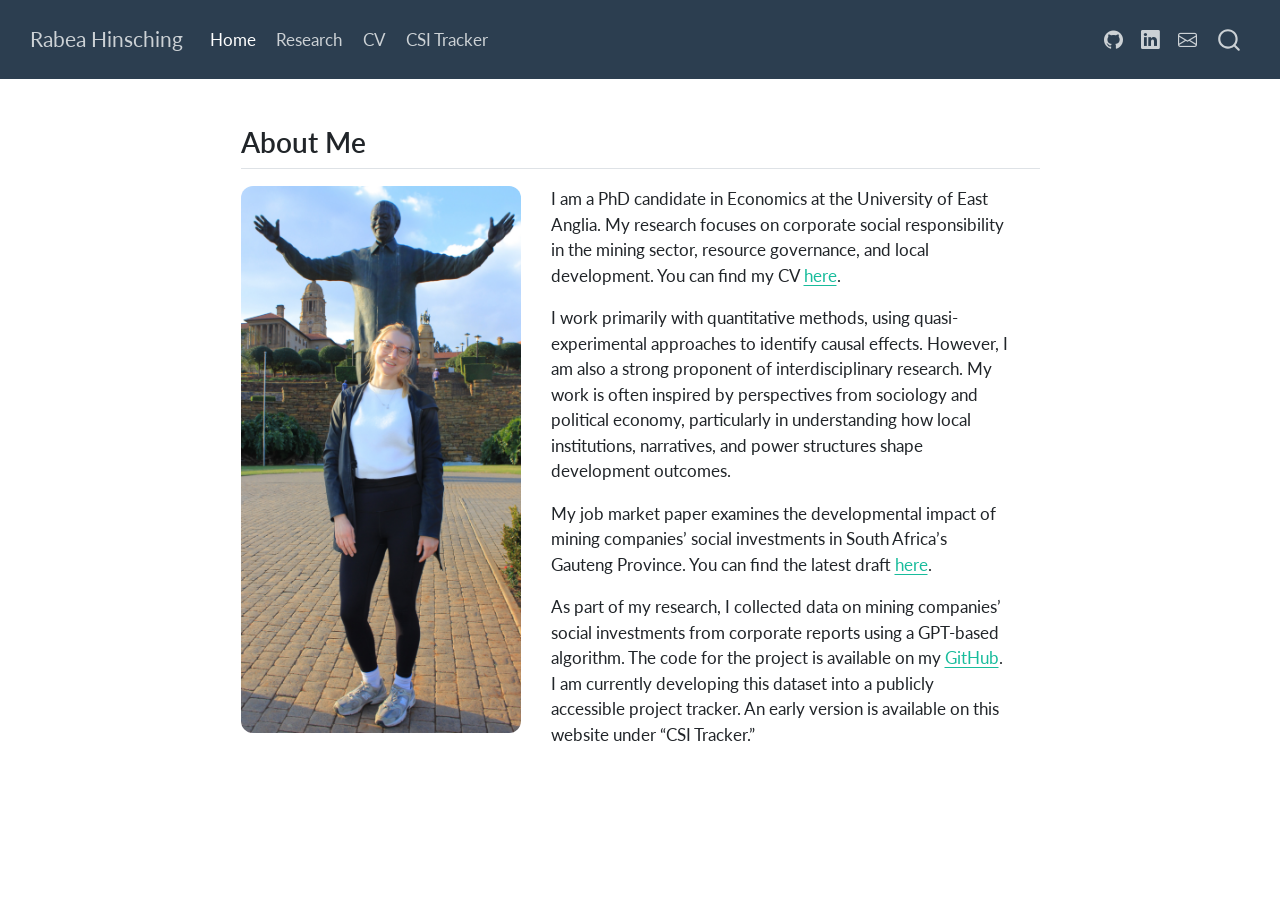
==== docs/index.html @ a0b56e9c "Initial website" ====
<!DOCTYPE html>
<html xmlns="http://www.w3.org/1999/xhtml" lang="en" xml:lang="en"><head>

<meta charset="utf-8">
<meta name="generator" content="quarto-1.8.27">

<meta name="viewport" content="width=device-width, initial-scale=1.0, user-scalable=yes">


<title>Rabea Hinsching</title>
<style>
code{white-space: pre-wrap;}
span.smallcaps{font-variant: small-caps;}
div.columns{display: flex; gap: min(4vw, 1.5em);}
div.column{flex: auto; overflow-x: auto;}
div.hanging-indent{margin-left: 1.5em; text-indent: -1.5em;}
ul.task-list{list-style: none;}
ul.task-list li input[type="checkbox"] {
  width: 0.8em;
  margin: 0 0.8em 0.2em -1em; /* quarto-specific, see https://github.com/quarto-dev/quarto-cli/issues/4556 */ 
  vertical-align: middle;
}
</style>


<script src="site_libs/quarto-nav/quarto-nav.js"></script>
<script src="site_libs/quarto-nav/headroom.min.js"></script>
<script src="site_libs/clipboard/clipboard.min.js"></script>
<script src="site_libs/quarto-search/autocomplete.umd.js"></script>
<script src="site_libs/quarto-search/fuse.min.js"></script>
<script src="site_libs/quarto-search/quarto-search.js"></script>
<meta name="quarto:offset" content="./">
<script src="site_libs/quarto-html/quarto.js" type="module"></script>
<script src="site_libs/quarto-html/tabsets/tabsets.js" type="module"></script>
<script src="site_libs/quarto-html/axe/axe-check.js" type="module"></script>
<script src="site_libs/quarto-html/popper.min.js"></script>
<script src="site_libs/quarto-html/tippy.umd.min.js"></script>
<script src="site_libs/quarto-html/anchor.min.js"></script>
<link href="site_libs/quarto-html/tippy.css" rel="stylesheet">
<link href="site_libs/quarto-html/quarto-syntax-highlighting-ed96de9b727972fe78a7b5d16c58bf87.css" rel="stylesheet" id="quarto-text-highlighting-styles">
<script src="site_libs/bootstrap/bootstrap.min.js"></script>
<link href="site_libs/bootstrap/bootstrap-icons.css" rel="stylesheet">
<link href="site_libs/bootstrap/bootstrap-f93c2b1f3f0577f377aefa4848a86a36.min.css" rel="stylesheet" append-hash="true" id="quarto-bootstrap" data-mode="light">
<script id="quarto-search-options" type="application/json">{
  "location": "navbar",
  "copy-button": false,
  "collapse-after": 3,
  "panel-placement": "end",
  "type": "overlay",
  "limit": 50,
  "keyboard-shortcut": [
    "f",
    "/",
    "s"
  ],
  "show-item-context": false,
  "language": {
    "search-no-results-text": "No results",
    "search-matching-documents-text": "matching documents",
    "search-copy-link-title": "Copy link to search",
    "search-hide-matches-text": "Hide additional matches",
    "search-more-match-text": "more match in this document",
    "search-more-matches-text": "more matches in this document",
    "search-clear-button-title": "Clear",
    "search-text-placeholder": "",
    "search-detached-cancel-button-title": "Cancel",
    "search-submit-button-title": "Submit",
    "search-label": "Search"
  }
}</script>


<link rel="stylesheet" href="styles.css">
</head>

<body class="nav-fixed fullcontent quarto-light">

<div id="quarto-search-results"></div>
  <header id="quarto-header" class="headroom fixed-top">
    <nav class="navbar navbar-expand-lg " data-bs-theme="dark">
      <div class="navbar-container container-fluid">
      <div class="navbar-brand-container mx-auto">
    <a class="navbar-brand" href="./index.html">
    <span class="navbar-title">Rabea Hinsching</span>
    </a>
  </div>
            <div id="quarto-search" class="" title="Search"></div>
          <button class="navbar-toggler" type="button" data-bs-toggle="collapse" data-bs-target="#navbarCollapse" aria-controls="navbarCollapse" role="menu" aria-expanded="false" aria-label="Toggle navigation" onclick="if (window.quartoToggleHeadroom) { window.quartoToggleHeadroom(); }">
  <span class="navbar-toggler-icon"></span>
</button>
          <div class="collapse navbar-collapse" id="navbarCollapse">
            <ul class="navbar-nav navbar-nav-scroll me-auto">
  <li class="nav-item">
    <a class="nav-link active" href="./index.html" aria-current="page"> 
<span class="menu-text">Home</span></a>
  </li>  
  <li class="nav-item">
    <a class="nav-link" href="./research.html"> 
<span class="menu-text">Research</span></a>
  </li>  
  <li class="nav-item">
    <a class="nav-link" href="./cv.html"> 
<span class="menu-text">CV</span></a>
  </li>  
  <li class="nav-item">
    <a class="nav-link" href="./tracker.html"> 
<span class="menu-text">CSI Tracker</span></a>
  </li>  
</ul>
            <ul class="navbar-nav navbar-nav-scroll ms-auto">
  <li class="nav-item compact">
    <a class="nav-link" href="https://github.com/rabeahinsching"> <i class="bi bi-github" role="img">
</i> 
<span class="menu-text"></span></a>
  </li>  
  <li class="nav-item compact">
    <a class="nav-link" href="https://www.linkedin.com/in/rabea-hinsching-03a186157"> <i class="bi bi-linkedin" role="img">
</i> 
<span class="menu-text"></span></a>
  </li>  
  <li class="nav-item compact">
    <a class="nav-link" href="mailto:rabea.hinsching@web.de"> <i class="bi bi-envelope" role="img">
</i> 
<span class="menu-text"></span></a>
  </li>  
</ul>
          </div> <!-- /navcollapse -->
            <div class="quarto-navbar-tools">
</div>
      </div> <!-- /container-fluid -->
    </nav>
</header>
<!-- content -->
<div id="quarto-content" class="quarto-container page-columns page-rows-contents page-layout-article page-navbar">
<!-- sidebar -->
<!-- margin-sidebar -->
    
<!-- main -->
<main class="content" id="quarto-document-content"><header id="title-block-header" class="quarto-title-block"></header>




<section id="about-me" class="level2">
<h2 class="anchored" data-anchor-id="about-me">About Me</h2>
<div style="display: flex; align-items: flex-start; gap: 30px; margin-bottom: 30px;">
<p><img src="images/me3.jpg" alt="Rabea Hinsching" style="width:280px; border-radius:12px;"></p>
<div>
<p>I am a PhD candidate in Economics at the University of East Anglia. My research focuses on corporate social responsibility in the mining sector, resource governance, and local development. You can find my CV <a href="https://drive.google.com/file/d/1v61DyO-syQIIijsDK8Muv5DFLRojgTmk/view?usp=sharing" target="_blank">here</a>.</p>
<p>I work primarily with quantitative methods, using quasi-experimental approaches to identify causal effects. However, I am also a strong proponent of interdisciplinary research. My work is often inspired by perspectives from sociology and political economy, particularly in understanding how local institutions, narratives, and power structures shape development outcomes.</p>
<p>My job market paper examines the developmental impact of mining companies’ social investments in South Africa’s Gauteng Province. You can find the latest draft <a href="https://drive.google.com/file/d/1vg9hlaebAvVU1tdhWlDQwkPkN83Vt6GG/view?usp=sharing" target="_blank">here</a>.</p>
<p>As part of my research, I collected data on mining companies’ social investments from corporate reports using a GPT-based algorithm. The code for the project is available on my <a href="https://github.com/rabeahinsching/CSI_Database" target="_blank">GitHub</a>. I am currently developing this dataset into a publicly accessible project tracker. An early version is available on this website under “CSI Tracker.”</p>
<!-- **Research Interests:**

- Resource economics
- Corporate social investment
- Mining and local development
- Applied econometrics
- Interdisciplinary research -->
</div>
<hr>
</div>


</section>

</main> <!-- /main -->
<script id="quarto-html-after-body" type="application/javascript">
  window.document.addEventListener("DOMContentLoaded", function (event) {
    const icon = "";
    const anchorJS = new window.AnchorJS();
    anchorJS.options = {
      placement: 'right',
      icon: icon
    };
    anchorJS.add('.anchored');
    const isCodeAnnotation = (el) => {
      for (const clz of el.classList) {
        if (clz.startsWith('code-annotation-')) {                     
          return true;
        }
      }
      return false;
    }
    const onCopySuccess = function(e) {
      // button target
      const button = e.trigger;
      // don't keep focus
      button.blur();
      // flash "checked"
      button.classList.add('code-copy-button-checked');
      var currentTitle = button.getAttribute("title");
      button.setAttribute("title", "Copied!");
      let tooltip;
      if (window.bootstrap) {
        button.setAttribute("data-bs-toggle", "tooltip");
        button.setAttribute("data-bs-placement", "left");
        button.setAttribute("data-bs-title", "Copied!");
        tooltip = new bootstrap.Tooltip(button, 
          { trigger: "manual", 
            customClass: "code-copy-button-tooltip",
            offset: [0, -8]});
        tooltip.show();    
      }
      setTimeout(function() {
        if (tooltip) {
          tooltip.hide();
          button.removeAttribute("data-bs-title");
          button.removeAttribute("data-bs-toggle");
          button.removeAttribute("data-bs-placement");
        }
        button.setAttribute("title", currentTitle);
        button.classList.remove('code-copy-button-checked');
      }, 1000);
      // clear code selection
      e.clearSelection();
    }
    const getTextToCopy = function(trigger) {
      const outerScaffold = trigger.parentElement.cloneNode(true);
      const codeEl = outerScaffold.querySelector('code');
      for (const childEl of codeEl.children) {
        if (isCodeAnnotation(childEl)) {
          childEl.remove();
        }
      }
      return codeEl.innerText;
    }
    const clipboard = new window.ClipboardJS('.code-copy-button:not([data-in-quarto-modal])', {
      text: getTextToCopy
    });
    clipboard.on('success', onCopySuccess);
    if (window.document.getElementById('quarto-embedded-source-code-modal')) {
      const clipboardModal = new window.ClipboardJS('.code-copy-button[data-in-quarto-modal]', {
        text: getTextToCopy,
        container: window.document.getElementById('quarto-embedded-source-code-modal')
      });
      clipboardModal.on('success', onCopySuccess);
    }
      var localhostRegex = new RegExp(/^(?:http|https):\/\/localhost\:?[0-9]*\//);
      var mailtoRegex = new RegExp(/^mailto:/);
        var filterRegex = new RegExp('/' + window.location.host + '/');
      var isInternal = (href) => {
          return filterRegex.test(href) || localhostRegex.test(href) || mailtoRegex.test(href);
      }
      // Inspect non-navigation links and adorn them if external
     var links = window.document.querySelectorAll('a[href]:not(.nav-link):not(.navbar-brand):not(.toc-action):not(.sidebar-link):not(.sidebar-item-toggle):not(.pagination-link):not(.no-external):not([aria-hidden]):not(.dropdown-item):not(.quarto-navigation-tool):not(.about-link)');
      for (var i=0; i<links.length; i++) {
        const link = links[i];
        if (!isInternal(link.href)) {
          // undo the damage that might have been done by quarto-nav.js in the case of
          // links that we want to consider external
          if (link.dataset.originalHref !== undefined) {
            link.href = link.dataset.originalHref;
          }
        }
      }
    function tippyHover(el, contentFn, onTriggerFn, onUntriggerFn) {
      const config = {
        allowHTML: true,
        maxWidth: 500,
        delay: 100,
        arrow: false,
        appendTo: function(el) {
            return el.parentElement;
        },
        interactive: true,
        interactiveBorder: 10,
        theme: 'quarto',
        placement: 'bottom-start',
      };
      if (contentFn) {
        config.content = contentFn;
      }
      if (onTriggerFn) {
        config.onTrigger = onTriggerFn;
      }
      if (onUntriggerFn) {
        config.onUntrigger = onUntriggerFn;
      }
      window.tippy(el, config); 
    }
    const noterefs = window.document.querySelectorAll('a[role="doc-noteref"]');
    for (var i=0; i<noterefs.length; i++) {
      const ref = noterefs[i];
      tippyHover(ref, function() {
        // use id or data attribute instead here
        let href = ref.getAttribute('data-footnote-href') || ref.getAttribute('href');
        try { href = new URL(href).hash; } catch {}
        const id = href.replace(/^#\/?/, "");
        const note = window.document.getElementById(id);
        if (note) {
          return note.innerHTML;
        } else {
          return "";
        }
      });
    }
    const xrefs = window.document.querySelectorAll('a.quarto-xref');
    const processXRef = (id, note) => {
      // Strip column container classes
      const stripColumnClz = (el) => {
        el.classList.remove("page-full", "page-columns");
        if (el.children) {
          for (const child of el.children) {
            stripColumnClz(child);
          }
        }
      }
      stripColumnClz(note)
      if (id === null || id.startsWith('sec-')) {
        // Special case sections, only their first couple elements
        const container = document.createElement("div");
        if (note.children && note.children.length > 2) {
          container.appendChild(note.children[0].cloneNode(true));
          for (let i = 1; i < note.children.length; i++) {
            const child = note.children[i];
            if (child.tagName === "P" && child.innerText === "") {
              continue;
            } else {
              container.appendChild(child.cloneNode(true));
              break;
            }
          }
          if (window.Quarto?.typesetMath) {
            window.Quarto.typesetMath(container);
          }
          return container.innerHTML
        } else {
          if (window.Quarto?.typesetMath) {
            window.Quarto.typesetMath(note);
          }
          return note.innerHTML;
        }
      } else {
        // Remove any anchor links if they are present
        const anchorLink = note.querySelector('a.anchorjs-link');
        if (anchorLink) {
          anchorLink.remove();
        }
        if (window.Quarto?.typesetMath) {
          window.Quarto.typesetMath(note);
        }
        if (note.classList.contains("callout")) {
          return note.outerHTML;
        } else {
          return note.innerHTML;
        }
      }
    }
    for (var i=0; i<xrefs.length; i++) {
      const xref = xrefs[i];
      tippyHover(xref, undefined, function(instance) {
        instance.disable();
        let url = xref.getAttribute('href');
        let hash = undefined; 
        if (url.startsWith('#')) {
          hash = url;
        } else {
          try { hash = new URL(url).hash; } catch {}
        }
        if (hash) {
          const id = hash.replace(/^#\/?/, "");
          const note = window.document.getElementById(id);
          if (note !== null) {
            try {
              const html = processXRef(id, note.cloneNode(true));
              instance.setContent(html);
            } finally {
              instance.enable();
              instance.show();
            }
          } else {
            // See if we can fetch this
            fetch(url.split('#')[0])
            .then(res => res.text())
            .then(html => {
              const parser = new DOMParser();
              const htmlDoc = parser.parseFromString(html, "text/html");
              const note = htmlDoc.getElementById(id);
              if (note !== null) {
                const html = processXRef(id, note);
                instance.setContent(html);
              } 
            }).finally(() => {
              instance.enable();
              instance.show();
            });
          }
        } else {
          // See if we can fetch a full url (with no hash to target)
          // This is a special case and we should probably do some content thinning / targeting
          fetch(url)
          .then(res => res.text())
          .then(html => {
            const parser = new DOMParser();
            const htmlDoc = parser.parseFromString(html, "text/html");
            const note = htmlDoc.querySelector('main.content');
            if (note !== null) {
              // This should only happen for chapter cross references
              // (since there is no id in the URL)
              // remove the first header
              if (note.children.length > 0 && note.children[0].tagName === "HEADER") {
                note.children[0].remove();
              }
              const html = processXRef(null, note);
              instance.setContent(html);
            } 
          }).finally(() => {
            instance.enable();
            instance.show();
          });
        }
      }, function(instance) {
      });
    }
        let selectedAnnoteEl;
        const selectorForAnnotation = ( cell, annotation) => {
          let cellAttr = 'data-code-cell="' + cell + '"';
          let lineAttr = 'data-code-annotation="' +  annotation + '"';
          const selector = 'span[' + cellAttr + '][' + lineAttr + ']';
          return selector;
        }
        const selectCodeLines = (annoteEl) => {
          const doc = window.document;
          const targetCell = annoteEl.getAttribute("data-target-cell");
          const targetAnnotation = annoteEl.getAttribute("data-target-annotation");
          const annoteSpan = window.document.querySelector(selectorForAnnotation(targetCell, targetAnnotation));
          const lines = annoteSpan.getAttribute("data-code-lines").split(",");
          const lineIds = lines.map((line) => {
            return targetCell + "-" + line;
          })
          let top = null;
          let height = null;
          let parent = null;
          if (lineIds.length > 0) {
              //compute the position of the single el (top and bottom and make a div)
              const el = window.document.getElementById(lineIds[0]);
              top = el.offsetTop;
              height = el.offsetHeight;
              parent = el.parentElement.parentElement;
            if (lineIds.length > 1) {
              const lastEl = window.document.getElementById(lineIds[lineIds.length - 1]);
              const bottom = lastEl.offsetTop + lastEl.offsetHeight;
              height = bottom - top;
            }
            if (top !== null && height !== null && parent !== null) {
              // cook up a div (if necessary) and position it 
              let div = window.document.getElementById("code-annotation-line-highlight");
              if (div === null) {
                div = window.document.createElement("div");
                div.setAttribute("id", "code-annotation-line-highlight");
                div.style.position = 'absolute';
                parent.appendChild(div);
              }
              div.style.top = top - 2 + "px";
              div.style.height = height + 4 + "px";
              div.style.left = 0;
              let gutterDiv = window.document.getElementById("code-annotation-line-highlight-gutter");
              if (gutterDiv === null) {
                gutterDiv = window.document.createElement("div");
                gutterDiv.setAttribute("id", "code-annotation-line-highlight-gutter");
                gutterDiv.style.position = 'absolute';
                const codeCell = window.document.getElementById(targetCell);
                const gutter = codeCell.querySelector('.code-annotation-gutter');
                gutter.appendChild(gutterDiv);
              }
              gutterDiv.style.top = top - 2 + "px";
              gutterDiv.style.height = height + 4 + "px";
            }
            selectedAnnoteEl = annoteEl;
          }
        };
        const unselectCodeLines = () => {
          const elementsIds = ["code-annotation-line-highlight", "code-annotation-line-highlight-gutter"];
          elementsIds.forEach((elId) => {
            const div = window.document.getElementById(elId);
            if (div) {
              div.remove();
            }
          });
          selectedAnnoteEl = undefined;
        };
          // Handle positioning of the toggle
      window.addEventListener(
        "resize",
        throttle(() => {
          elRect = undefined;
          if (selectedAnnoteEl) {
            selectCodeLines(selectedAnnoteEl);
          }
        }, 10)
      );
      function throttle(fn, ms) {
      let throttle = false;
      let timer;
        return (...args) => {
          if(!throttle) { // first call gets through
              fn.apply(this, args);
              throttle = true;
          } else { // all the others get throttled
              if(timer) clearTimeout(timer); // cancel #2
              timer = setTimeout(() => {
                fn.apply(this, args);
                timer = throttle = false;
              }, ms);
          }
        };
      }
        // Attach click handler to the DT
        const annoteDls = window.document.querySelectorAll('dt[data-target-cell]');
        for (const annoteDlNode of annoteDls) {
          annoteDlNode.addEventListener('click', (event) => {
            const clickedEl = event.target;
            if (clickedEl !== selectedAnnoteEl) {
              unselectCodeLines();
              const activeEl = window.document.querySelector('dt[data-target-cell].code-annotation-active');
              if (activeEl) {
                activeEl.classList.remove('code-annotation-active');
              }
              selectCodeLines(clickedEl);
              clickedEl.classList.add('code-annotation-active');
            } else {
              // Unselect the line
              unselectCodeLines();
              clickedEl.classList.remove('code-annotation-active');
            }
          });
        }
    const findCites = (el) => {
      const parentEl = el.parentElement;
      if (parentEl) {
        const cites = parentEl.dataset.cites;
        if (cites) {
          return {
            el,
            cites: cites.split(' ')
          };
        } else {
          return findCites(el.parentElement)
        }
      } else {
        return undefined;
      }
    };
    var bibliorefs = window.document.querySelectorAll('a[role="doc-biblioref"]');
    for (var i=0; i<bibliorefs.length; i++) {
      const ref = bibliorefs[i];
      const citeInfo = findCites(ref);
      if (citeInfo) {
        tippyHover(citeInfo.el, function() {
          var popup = window.document.createElement('div');
          citeInfo.cites.forEach(function(cite) {
            var citeDiv = window.document.createElement('div');
            citeDiv.classList.add('hanging-indent');
            citeDiv.classList.add('csl-entry');
            var biblioDiv = window.document.getElementById('ref-' + cite);
            if (biblioDiv) {
              citeDiv.innerHTML = biblioDiv.innerHTML;
            }
            popup.appendChild(citeDiv);
          });
          return popup.innerHTML;
        });
      }
    }
  });
  </script>
</div> <!-- /content -->




</body></html>
---- docs/site_libs/quarto-html/tippy.css ----
.tippy-box[data-animation=fade][data-state=hidden]{opacity:0}[data-tippy-root]{max-width:calc(100vw - 10px)}.tippy-box{position:relative;background-color:#333;color:#fff;border-radius:4px;font-size:14px;line-height:1.4;white-space:normal;outline:0;transition-property:transform,visibility,opacity}.tippy-box[data-placement^=top]>.tippy-arrow{bottom:0}.tippy-box[data-placement^=top]>.tippy-arrow:before{bottom:-7px;left:0;border-width:8px 8px 0;border-top-color:initial;transform-origin:center top}.tippy-box[data-placement^=bottom]>.tippy-arrow{top:0}.tippy-box[data-placement^=bottom]>.tippy-arrow:before{top:-7px;left:0;border-width:0 8px 8px;border-bottom-color:initial;transform-origin:center bottom}.tippy-box[data-placement^=left]>.tippy-arrow{right:0}.tippy-box[data-placement^=left]>.tippy-arrow:before{border-width:8px 0 8px 8px;border-left-color:initial;right:-7px;transform-origin:center left}.tippy-box[data-placement^=right]>.tippy-arrow{left:0}.tippy-box[data-placement^=right]>.tippy-arrow:before{left:-7px;border-width:8px 8px 8px 0;border-right-color:initial;transform-origin:center right}.tippy-box[data-inertia][data-state=visible]{transition-timing-function:cubic-bezier(.54,1.5,.38,1.11)}.tippy-arrow{width:16px;height:16px;color:#333}.tippy-arrow:before{content:"";position:absolute;border-color:transparent;border-style:solid}.tippy-content{position:relative;padding:5px 9px;z-index:1}
---- docs/site_libs/quarto-html/quarto-syntax-highlighting-ed96de9b727972fe78a7b5d16c58bf87.css ----
/* quarto syntax highlight colors */
:root {
  --quarto-hl-ot-color: #003B4F;
  --quarto-hl-at-color: #657422;
  --quarto-hl-ss-color: #20794D;
  --quarto-hl-an-color: #5E5E5E;
  --quarto-hl-fu-color: #4758AB;
  --quarto-hl-st-color: #20794D;
  --quarto-hl-cf-color: #003B4F;
  --quarto-hl-op-color: #5E5E5E;
  --quarto-hl-er-color: #AD0000;
  --quarto-hl-bn-color: #AD0000;
  --quarto-hl-al-color: #AD0000;
  --quarto-hl-va-color: #111111;
  --quarto-hl-bu-color: inherit;
  --quarto-hl-ex-color: inherit;
  --quarto-hl-pp-color: #AD0000;
  --quarto-hl-in-color: #5E5E5E;
  --quarto-hl-vs-color: #20794D;
  --quarto-hl-wa-color: #5E5E5E;
  --quarto-hl-do-color: #5E5E5E;
  --quarto-hl-im-color: #00769E;
  --quarto-hl-ch-color: #20794D;
  --quarto-hl-dt-color: #AD0000;
  --quarto-hl-fl-color: #AD0000;
  --quarto-hl-co-color: #5E5E5E;
  --quarto-hl-cv-color: #5E5E5E;
  --quarto-hl-cn-color: #8f5902;
  --quarto-hl-sc-color: #5E5E5E;
  --quarto-hl-dv-color: #AD0000;
  --quarto-hl-kw-color: #003B4F;
}

/* other quarto variables */
:root {
  --quarto-font-monospace: SFMono-Regular, Menlo, Monaco, Consolas, "Liberation Mono", "Courier New", monospace;
}

/* syntax highlight based on Pandoc's rules */
pre > code.sourceCode > span {
  color: #003B4F;
}

code.sourceCode > span {
  color: #003B4F;
}

div.sourceCode,
div.sourceCode pre.sourceCode {
  color: #003B4F;
}

/* Normal */
code span {
  color: #003B4F;
}

/* Alert */
code span.al {
  color: #AD0000;
  font-style: inherit;
}

/* Annotation */
code span.an {
  color: #5E5E5E;
  font-style: inherit;
}

/* Attribute */
code span.at {
  color: #657422;
  font-style: inherit;
}

/* BaseN */
code span.bn {
  color: #AD0000;
  font-style: inherit;
}

/* BuiltIn */
code span.bu {
  font-style: inherit;
}

/* ControlFlow */
code span.cf {
  color: #003B4F;
  font-weight: bold;
  font-style: inherit;
}

/* Char */
code span.ch {
  color: #20794D;
  font-style: inherit;
}

/* Constant */
code span.cn {
  color: #8f5902;
  font-style: inherit;
}

/* Comment */
code span.co {
  color: #5E5E5E;
  font-style: inherit;
}

/* CommentVar */
code span.cv {
  color: #5E5E5E;
  font-style: italic;
}

/* Documentation */
code span.do {
  color: #5E5E5E;
  font-style: italic;
}

/* DataType */
code span.dt {
  color: #AD0000;
  font-style: inherit;
}

/* DecVal */
code span.dv {
  color: #AD0000;
  font-style: inherit;
}

/* Error */
code span.er {
  color: #AD0000;
  font-style: inherit;
}

/* Extension */
code span.ex {
  font-style: inherit;
}

/* Float */
code span.fl {
  color: #AD0000;
  font-style: inherit;
}

/* Function */
code span.fu {
  color: #4758AB;
  font-style: inherit;
}

/* Import */
code span.im {
  color: #00769E;
  font-style: inherit;
}

/* Information */
code span.in {
  color: #5E5E5E;
  font-style: inherit;
}

/* Keyword */
code span.kw {
  color: #003B4F;
  font-weight: bold;
  font-style: inherit;
}

/* Operator */
code span.op {
  color: #5E5E5E;
  font-style: inherit;
}

/* Other */
code span.ot {
  color: #003B4F;
  font-style: inherit;
}

/* Preprocessor */
code span.pp {
  color: #AD0000;
  font-style: inherit;
}

/* SpecialChar */
code span.sc {
  color: #5E5E5E;
  font-style: inherit;
}

/* SpecialString */
code span.ss {
  color: #20794D;
  font-style: inherit;
}

/* String */
code span.st {
  color: #20794D;
  font-style: inherit;
}

/* Variable */
code span.va {
  color: #111111;
  font-style: inherit;
}

/* VerbatimString */
code span.vs {
  color: #20794D;
  font-style: inherit;
}

/* Warning */
code span.wa {
  color: #5E5E5E;
  font-style: italic;
}

.prevent-inlining {
  content: "</";
}

/*# sourceMappingURL=0920dd6d7437995b8cdf7429764427b1.css.map */
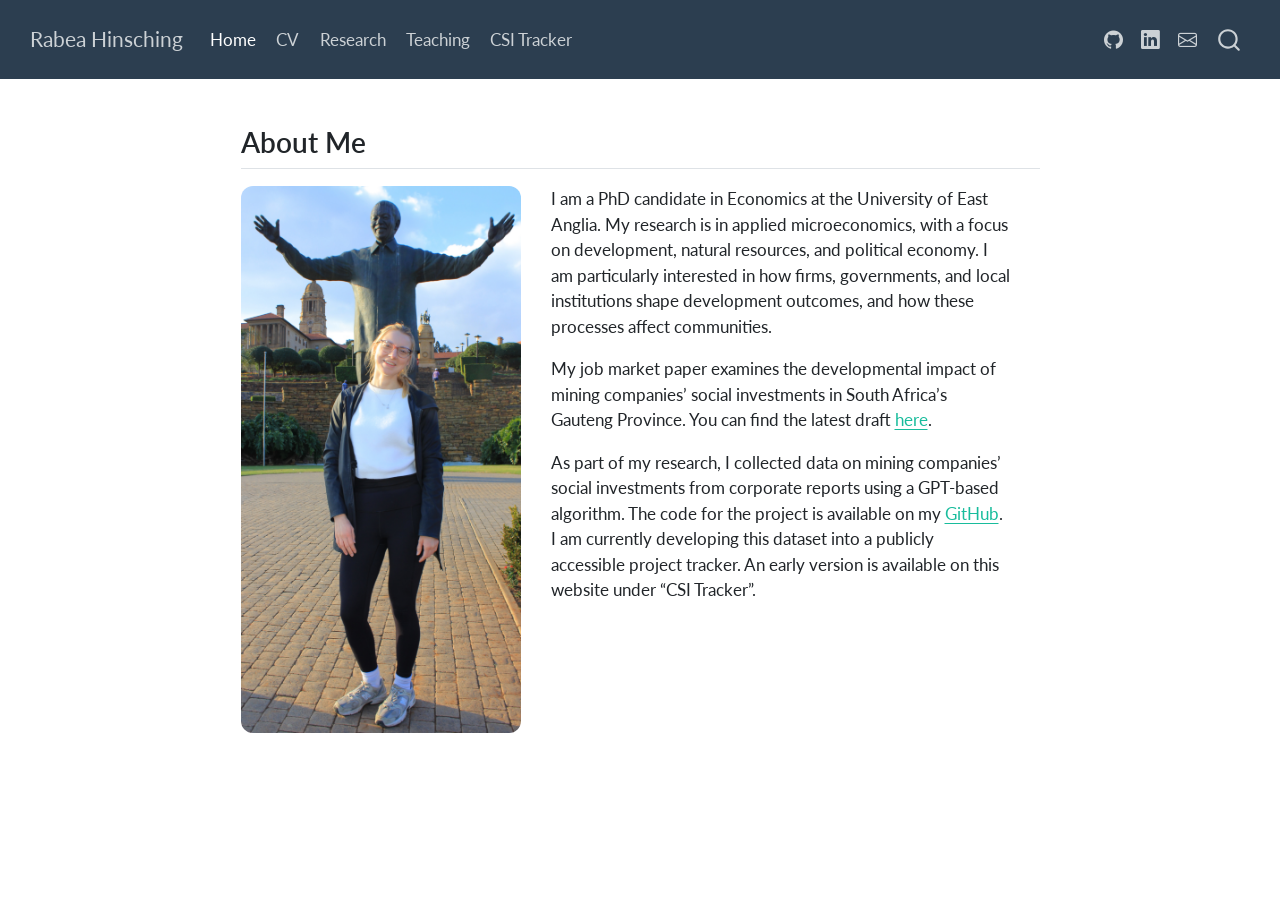
==== commit 2c9f1af8: "Update website and CV" ====
--- a/docs/index.html
+++ b/docs/index.html
@@ -95,12 +95,16 @@
 <span class="menu-text">Home</span></a>
   </li>  
   <li class="nav-item">
+    <a class="nav-link" href="./cv.html"> 
+<span class="menu-text">CV</span></a>
+  </li>  
+  <li class="nav-item">
     <a class="nav-link" href="./research.html"> 
 <span class="menu-text">Research</span></a>
   </li>  
   <li class="nav-item">
-    <a class="nav-link" href="./cv.html"> 
-<span class="menu-text">CV</span></a>
+    <a class="nav-link" href="./teaching.html"> 
+<span class="menu-text">Teaching</span></a>
   </li>  
   <li class="nav-item">
     <a class="nav-link" href="./tracker.html"> 
@@ -119,7 +123,7 @@
 <span class="menu-text"></span></a>
   </li>  
   <li class="nav-item compact">
-    <a class="nav-link" href="mailto:rabea.hinsching@web.de"> <i class="bi bi-envelope" role="img">
+    <a class="nav-link" href="mailto:r.hinsching@uea.ac.uk"> <i class="bi bi-envelope" role="img">
 </i> 
 <span class="menu-text"></span></a>
   </li>  
@@ -146,17 +150,16 @@
 <div style="display: flex; align-items: flex-start; gap: 30px; margin-bottom: 30px;">
 <p><img src="images/me3.jpg" alt="Rabea Hinsching" style="width:280px; border-radius:12px;"></p>
 <div>
-<p>I am a PhD candidate in Economics at the University of East Anglia. My research focuses on corporate social responsibility in the mining sector, resource governance, and local development. You can find my CV <a href="https://drive.google.com/file/d/1v61DyO-syQIIijsDK8Muv5DFLRojgTmk/view?usp=sharing" target="_blank">here</a>.</p>
-<p>I work primarily with quantitative methods, using quasi-experimental approaches to identify causal effects. However, I am also a strong proponent of interdisciplinary research. My work is often inspired by perspectives from sociology and political economy, particularly in understanding how local institutions, narratives, and power structures shape development outcomes.</p>
-<p>My job market paper examines the developmental impact of mining companies’ social investments in South Africa’s Gauteng Province. You can find the latest draft <a href="https://drive.google.com/file/d/1vg9hlaebAvVU1tdhWlDQwkPkN83Vt6GG/view?usp=sharing" target="_blank">here</a>.</p>
-<p>As part of my research, I collected data on mining companies’ social investments from corporate reports using a GPT-based algorithm. The code for the project is available on my <a href="https://github.com/rabeahinsching/CSI_Database" target="_blank">GitHub</a>. I am currently developing this dataset into a publicly accessible project tracker. An early version is available on this website under “CSI Tracker.”</p>
+<p>I am a PhD candidate in Economics at the University of East Anglia. My research is in applied microeconomics, with a focus on development, natural resources, and political economy. I am particularly interested in how firms, governments, and local institutions shape development outcomes, and how these processes affect communities.</p>
+<!--My work is also informed by perspectives from sociology and political economy, especially in understanding the role of local institutions, narratives, and power structures.-->
+<p>My job market paper examines the developmental impact of mining companies’ social investments in South Africa’s Gauteng Province. You can find the latest draft <a href="https://drive.google.com/file/d/1Su8FBmJKlBsRZP-Xc4hiRn4sGrQ9kLhz/view?usp=sharing" target="_blank">here</a>.</p>
+<p>As part of my research, I collected data on mining companies’ social investments from corporate reports using a GPT-based algorithm. The code for the project is available on my <a href="https://github.com/rabeahinsching/CSI_Database" target="_blank">GitHub</a>. I am currently developing this dataset into a publicly accessible project tracker. An early version is available on this website under “CSI Tracker”.</p>
 <!-- **Research Interests:**
 
-- Resource economics
-- Corporate social investment
-- Mining and local development
-- Applied econometrics
-- Interdisciplinary research -->
+- Development Economics
+- Natural Resource Economics
+- Political Economy
+- Corporate Social Responsibility -->
 </div>
 <hr>
 </div>
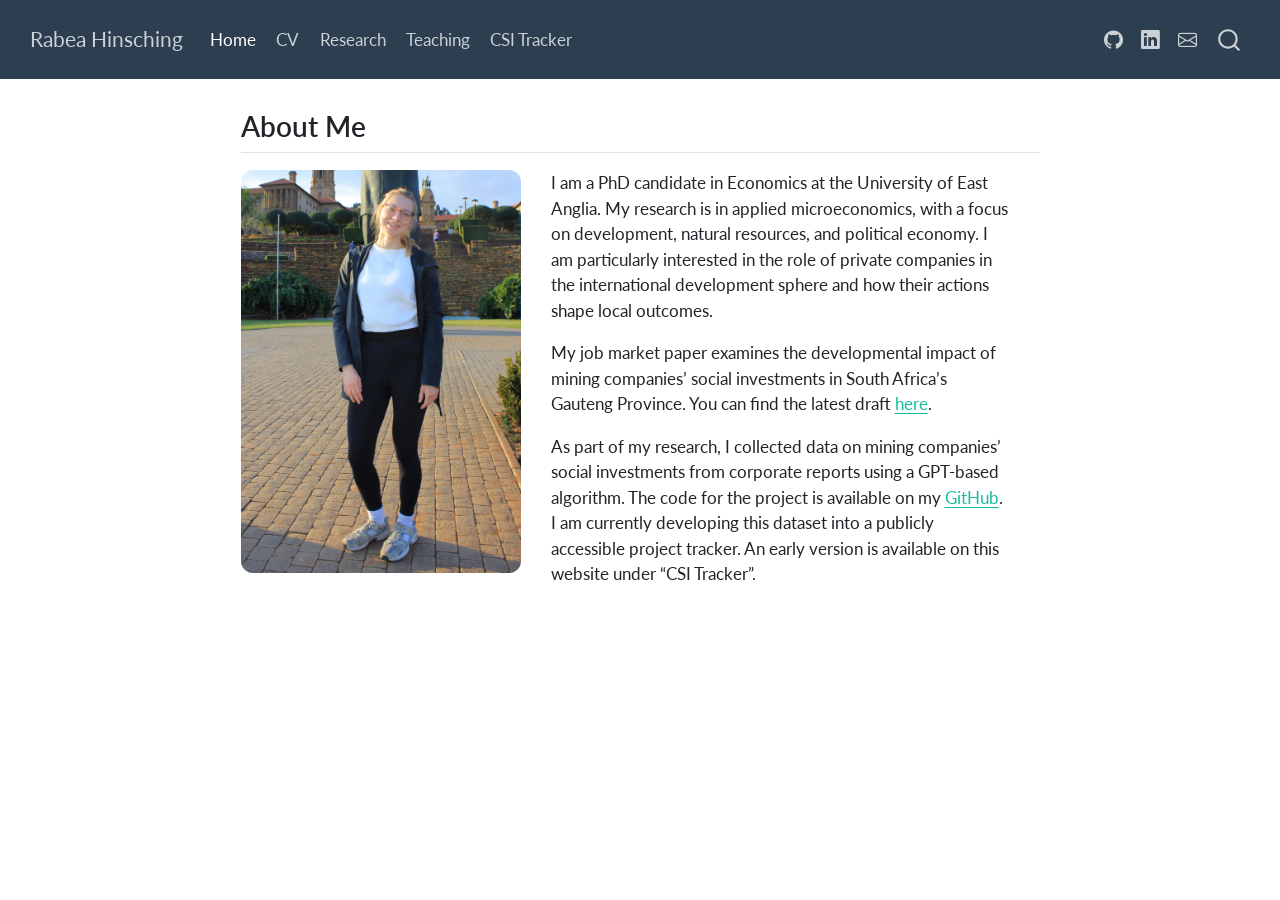
==== commit 6806a948: "Update personal website and add images" ====
--- a/docs/index.html
+++ b/docs/index.html
@@ -6,8 +6,9 @@
 
 <meta name="viewport" content="width=device-width, initial-scale=1.0, user-scalable=yes">
 
-
-<title>Rabea Hinsching</title>
+<meta name="description" content="Rabea Hinsching is a PhD candidate in Economics at the University of East Anglia. Her research focuses on development, natural resources, and political economy.">
+
+<title>Rabea Hinsching | PhD Candidate in Economics – Rabea Hinsching</title>
 <style>
 code{white-space: pre-wrap;}
 span.smallcaps{font-variant: small-caps;}
@@ -140,17 +141,38 @@
 <!-- margin-sidebar -->
     
 <!-- main -->
-<main class="content" id="quarto-document-content"><header id="title-block-header" class="quarto-title-block"></header>
-
-
+<main class="content" id="quarto-document-content">
+
+<header id="title-block-header" class="quarto-title-block default">
+<div class="quarto-title">
+<h1 class="title">Rabea Hinsching | PhD Candidate in Economics</h1>
+</div>
+
+<div>
+  <div class="description">
+    Rabea Hinsching is a PhD candidate in Economics at the University of East Anglia. Her research focuses on development, natural resources, and political economy.
+  </div>
+</div>
+
+
+<div class="quarto-title-meta">
+
+    
+  
+    
+  </div>
+  
+
+
+</header>
 
 
 <section id="about-me" class="level2">
 <h2 class="anchored" data-anchor-id="about-me">About Me</h2>
 <div style="display: flex; align-items: flex-start; gap: 30px; margin-bottom: 30px;">
-<p><img src="images/me3.jpg" alt="Rabea Hinsching" style="width:280px; border-radius:12px;"></p>
+<p><img src="images/me2.jpg" alt="Rabea Hinsching" style="width:280px; border-radius:12px;"></p>
 <div>
-<p>I am a PhD candidate in Economics at the University of East Anglia. My research is in applied microeconomics, with a focus on development, natural resources, and political economy. I am particularly interested in how firms, governments, and local institutions shape development outcomes, and how these processes affect communities.</p>
+<p>I am a PhD candidate in Economics at the University of East Anglia. My research is in applied microeconomics, with a focus on development, natural resources, and political economy. I am particularly interested in the role of private companies in the international development sphere and how their actions shape local outcomes.</p>
 <!--My work is also informed by perspectives from sociology and political economy, especially in understanding the role of local institutions, narratives, and power structures.-->
 <p>My job market paper examines the developmental impact of mining companies’ social investments in South Africa’s Gauteng Province. You can find the latest draft <a href="https://drive.google.com/file/d/1Su8FBmJKlBsRZP-Xc4hiRn4sGrQ9kLhz/view?usp=sharing" target="_blank">here</a>.</p>
 <p>As part of my research, I collected data on mining companies’ social investments from corporate reports using a GPT-based algorithm. The code for the project is available on my <a href="https://github.com/rabeahinsching/CSI_Database" target="_blank">GitHub</a>. I am currently developing this dataset into a publicly accessible project tracker. An early version is available on this website under “CSI Tracker”.</p>
@@ -241,7 +263,7 @@
     }
       var localhostRegex = new RegExp(/^(?:http|https):\/\/localhost\:?[0-9]*\//);
       var mailtoRegex = new RegExp(/^mailto:/);
-        var filterRegex = new RegExp('/' + window.location.host + '/');
+        var filterRegex = new RegExp("https:\/\/rabeahinsching\.github\.io\/");
       var isInternal = (href) => {
           return filterRegex.test(href) || localhostRegex.test(href) || mailtoRegex.test(href);
       }
--- a/docs/styles.css
+++ b/docs/styles.css
@@ -0,0 +1,113 @@
+/* css styles */
+.quarto-title-block {
+  display: none !important;
+}
+
+.paper-container {
+  display: flex;
+  align-items: center;
+  gap: 25px;
+  margin-bottom: 40px;
+}
+
+.paper-image {
+  flex: 0 0 35%;
+}
+
+.paper-image img {
+  width: 100%;
+  height: 250px;
+  object-fit: cover;
+  border-radius: 6px;
+}
+
+.paper-content {
+  flex: 1;
+  min-width: 0;
+}
+
+.paper-content h3 {
+  margin-top: 0;
+  margin-bottom: 15px;
+}
+
+@media (max-width: 768px) {
+  .paper-container {
+    flex-direction: column;
+  }
+
+  .paper-image {
+    width: 100%;
+  }
+
+  .paper-image img {
+    height: 220px;
+  }
+}
+
+.abstract-modal {
+  display: none;
+  position: fixed;
+  z-index: 9999;
+  inset: 0;
+  background: rgba(0, 0, 0, 0.5);
+  align-items: center;
+  justify-content: center;
+  padding: 20px;
+}
+
+.abstract-modal:target {
+  display: flex;
+}
+
+.abstract-content {
+  position: relative;
+  background: white;
+  padding: 35px;
+  max-width: 700px;
+  width: 100%;
+  max-height: 80vh;
+  overflow-y: auto;
+  border-radius: 8px;
+}
+
+.abstract-close {
+  position: absolute;
+  top: 10px;
+  right: 15px;
+  font-size: 28px;
+  border: none;
+  background: none;
+  cursor: pointer;
+}
+
+.abstract-close::after {
+  content: "×";
+}
+
+/* Teaching page: give the text more room */
+/* Teaching page layout */
+.teaching-page .paper-container {
+display: flex;
+align-items: flex-start;
+gap: 20px;
+}
+
+.teaching-page .paper-image {
+flex: 0 0 100px;
+width: 100px;
+display: flex;
+justify-content: center;
+align-items: center;
+}
+
+.teaching-page .paper-image img {
+max-width: 100%;
+height: auto;
+object-fit: contain;
+}
+
+.teaching-page .paper-content {
+flex: 1;
+min-width: 0;
+}
